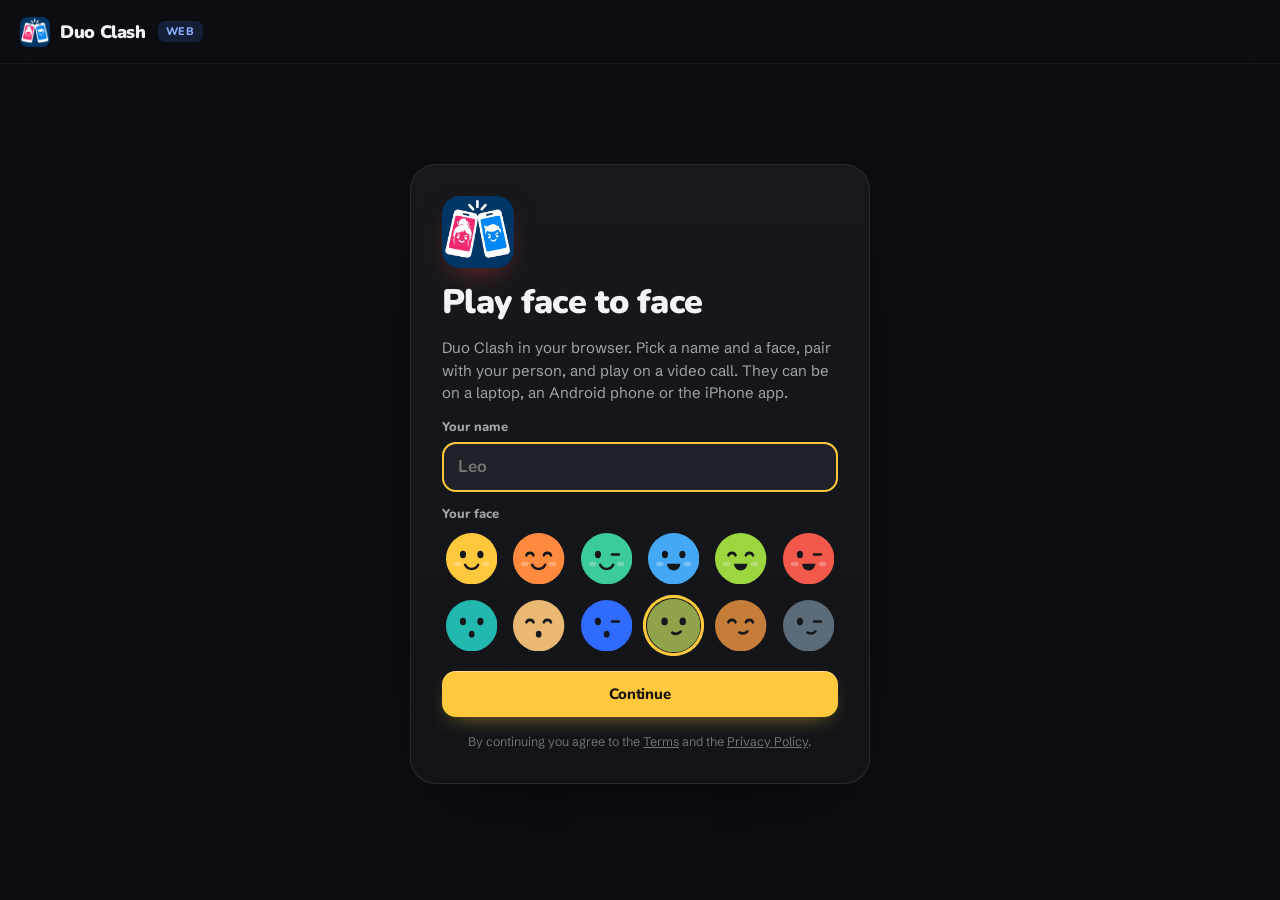
==== play/index.html @ 9b2c97d3 "Play on the web: duoclash.app/play pairs with the iPhone app's accounts, plays Tic-Tac-Toe and Four " ====
<!doctype html>
<html lang="en">
<head>
<meta charset="utf-8">
<meta name="viewport" content="width=device-width, initial-scale=1, viewport-fit=cover">
<title>Duo Clash · Play</title>
<meta name="description" content="Play Duo Clash in your browser: pair with your person and play on a video call, from a laptop, an Android phone or with someone on the iPhone app.">
<meta property="og:title" content="Play Duo Clash in your browser">
<meta property="og:description" content="Games on a video call for the two of you. Laptop, Android or iPhone.">
<meta property="og:image" content="https://duoclash.app/assets/og.jpg">
<meta property="og:url" content="https://duoclash.app/play/">
<meta name="twitter:card" content="summary_large_image">
<meta name="theme-color" content="#0d0e12">
<link rel="icon" href="../assets/favicon.png">
<link rel="apple-touch-icon" href="../assets/apple-touch-icon.png">
<link rel="preconnect" href="https://fonts.googleapis.com">
<link rel="preconnect" href="https://fonts.gstatic.com" crossorigin>
<link href="https://fonts.googleapis.com/css2?family=Nunito:wght@800;900&family=Schibsted+Grotesk:wght@400;500;600;700&display=swap" rel="stylesheet">
<link rel="stylesheet" href="play.css?v=1">
</head>
<body>
<div class="app" data-view="loading">
  <header class="bar">
    <a class="brand" href="../"><img src="../assets/icon-512.png" alt="">Duo Clash</a>
    <span class="tag">Web</span>
    <span class="grow"></span>
    <span class="me-chip" id="who"></span>
    <button class="round" id="more" hidden aria-label="Menu"><svg class="i" viewBox="0 0 24 24"><circle cx="12" cy="12" r="1"/><circle cx="19" cy="12" r="1"/><circle cx="5" cy="12" r="1"/></svg></button>
  </header>

  <aside id="call" hidden>
    <div class="tile them">
      <video data-remote autoplay playsinline></video>
      <span class="who"></span>
      <span class="note"></span>
      <span class="label"></span>
      <span class="mark"></span>
      <span class="badge" hidden></span>
    </div>
    <div class="tile you">
      <video data-local autoplay playsinline muted></video>
      <span class="who"></span>
      <span class="label"></span>
      <span class="mark"></span>
      <span class="badge" hidden></span>
    </div>
    <div class="controls">
      <button class="round" data-mic aria-label="Microphone"></button>
      <button class="round" data-cam aria-label="Camera"></button>
      <button class="round hang" data-hang aria-label="End call" hidden><svg class="i" viewBox="0 0 24 24"><path d="M10.68 13.31a16 16 0 0 0 3.41 2.6l1.27-1.27a2 2 0 0 1 2.11-.45 12.84 12.84 0 0 0 2.81.7 2 2 0 0 1 1.72 2v3a2 2 0 0 1-2.18 2 19.79 19.79 0 0 1-8.63-3.07 19.42 19.42 0 0 1-3.33-2.67m-2.67-3.34a19.79 19.79 0 0 1-3.07-8.63A2 2 0 0 1 4.11 2h3a2 2 0 0 1 2 1.72 12.84 12.84 0 0 0 .7 2.81 2 2 0 0 1-.45 2.11L8.09 9.91"/><path d="M22 2 2 22"/></svg></button>
      <button class="pill-button" data-start hidden>Start video</button>
    </div>
  </aside>

  <main id="view">
    <div class="center"><div class="spinner"></div></div>
  </main>
</div>
<dialog id="menu"></dialog>
<div id="toast" class="toast" role="status" aria-live="polite"></div>
<script src="../js/games.js?v=10"></script>
<script type="module" src="js/app.js?v=1"></script>
</body>
</html>
---- play/play.css ----
/* Duo Clash on the web: the app's own look (its near-black, the red and blue of X and O, the yellow
   of its buttons, SF Rounded). On a laptop the two cameras stand beside the board; on a phone they
   sit above it, side by side, as in the app. */

:root {
  --ink: #0d0e12;
  --ink-2: #16181d;
  --ink-3: #1f2229;
  --line: #272a31;
  --paper: #f3f3f5;
  --dim: #a2a4ac;
  --mute: #6f727b;
  --red: #ff4a3d;
  --disc-red: #ef3b36;
  --blue: #3d7bff;
  --yellow: #ffc83d;
  --green: #34c759;
  --round: ui-rounded, "SF Pro Rounded", "Nunito", system-ui, sans-serif;
  --body: -apple-system, BlinkMacSystemFont, "Schibsted Grotesk", "Helvetica Neue", Arial, sans-serif;
  --ease: cubic-bezier(.2, .7, .1, 1);
  --spring: cubic-bezier(.34, 1.56, .64, 1);
  --bar: 64px;
  color-scheme: dark;
}

* { box-sizing: border-box; }
html, body { height: 100%; }
body { margin: 0; background: var(--ink); color: var(--paper); font: 400 15px/1.5 var(--body); -webkit-font-smoothing: antialiased; overflow-x: hidden; }
img { display: block; max-width: 100%; }
a { color: inherit; }
button, input { font: inherit; color: inherit; }
button { cursor: pointer; }
[hidden] { display: none !important; }
::selection { background: var(--yellow); color: var(--ink); }
h1, h2 { font-family: var(--round); font-weight: 900; letter-spacing: -.02em; margin: 0; line-height: 1.1; }
h1 { font-size: clamp(26px, 3vw, 34px); }
h2 { font-size: 22px; }
p { margin: 0; }
.dim { color: var(--dim); }
svg.i { width: 18px; height: 18px; flex: none; fill: none; stroke: currentColor; stroke-width: 2; stroke-linecap: round; stroke-linejoin: round; }

/* Buttons */
.primary, .ghost, .pill-button {
  display: inline-flex; align-items: center; justify-content: center; gap: 8px;
  height: 46px; padding: 0 20px; border-radius: 14px; border: 0;
  font: 800 15px/1 var(--round); letter-spacing: -.005em; white-space: nowrap;
  transition: transform .25s var(--spring), background .2s, opacity .2s, box-shadow .2s;
}
.primary { background: var(--yellow); color: #17130a; box-shadow: 0 1px 0 rgba(255,255,255,.35) inset, 0 8px 22px -10px rgba(255,200,61,.6); }
.primary:hover { transform: translateY(-1px); }
.primary:active, .ghost:active { transform: scale(.97); }
.primary:disabled { opacity: .5; cursor: default; transform: none; }
.ghost { background: var(--ink-3); color: var(--paper); box-shadow: 0 0 0 1px var(--line) inset; }
.ghost:hover { background: #262a32; }
.wide { width: 100%; }
.round {
  width: 40px; height: 40px; border-radius: 50%; border: 0; display: grid; place-items: center;
  background: var(--ink-3); box-shadow: 0 0 0 1px var(--line) inset; transition: background .2s, transform .2s var(--spring);
}
.round:hover { background: #2a2e37; }
.round:active { transform: scale(.92); }
.pulse { animation: pulse 1.6s var(--ease) infinite; }
@keyframes pulse { 0%, 100% { box-shadow: 0 0 0 0 rgba(255,200,61,.55); } 70% { box-shadow: 0 0 0 12px rgba(255,200,61,0); } }
.row { display: flex; flex-wrap: wrap; gap: 8px; justify-content: center; }
.eyebrow { display: inline-flex; align-items: center; gap: 7px; font: 800 12px/1 var(--round); letter-spacing: .08em; text-transform: uppercase; color: var(--yellow); }
.eyebrow svg.i { width: 15px; height: 15px; }

/* Faces: a picture, or one of the app's drawn faces */
.face { width: var(--size); height: var(--size); border-radius: 50%; overflow: hidden; flex: none; display: block; background: var(--ink-3); }
.face img, .face svg { width: 100%; height: 100%; object-fit: cover; display: block; }

/* The bar */
.app { min-height: 100%; display: grid; grid-template-columns: 1fr; grid-template-rows: var(--bar) 1fr; grid-template-areas: "bar" "view"; }
.bar {
  grid-area: bar; position: sticky; top: 0; z-index: 20; display: flex; align-items: center; gap: 12px;
  padding: 0 max(20px, env(safe-area-inset-left)); border-bottom: 1px solid rgba(255,255,255,.05);
  background: rgba(13,14,18,.72); backdrop-filter: blur(18px) saturate(1.4); -webkit-backdrop-filter: blur(18px) saturate(1.4);
}
.brand { display: flex; align-items: center; gap: 10px; text-decoration: none; font: 900 18px/1 var(--round); letter-spacing: -.02em; }
.brand img { width: 30px; height: 30px; border-radius: 8px; }
.tag { font: 800 11px/1 var(--round); letter-spacing: .06em; text-transform: uppercase; padding: 5px 8px; border-radius: 7px; background: rgba(61,123,255,.16); color: #8db0ff; }
.grow { flex: 1; }
.me-chip { display: flex; align-items: center; gap: 9px; font: 800 14px/1 var(--round); }
#view { grid-area: view; min-width: 0; }

/* Centered cards: welcome and pairing */
.center { min-height: calc(100vh - var(--bar)); display: grid; place-items: center; padding: 32px 16px 48px; }
.card {
  width: min(880px, 100%); background: linear-gradient(180deg, var(--ink-2), #121418); border-radius: 26px;
  box-shadow: 0 0 0 1px var(--line) inset, 0 30px 80px -40px rgba(0,0,0,.8); padding: 32px;
  animation: rise .6s var(--ease) both;
}
.card.narrow { width: min(460px, 100%); display: grid; gap: 16px; }
.card .logo { width: 72px; height: 72px; border-radius: 18px; box-shadow: 0 12px 30px -12px rgba(255,74,61,.5); }
.glyph { width: 56px; height: 56px; border-radius: 16px; display: grid; place-items: center; background: var(--ink-3); }
.glyph svg.i { width: 26px; height: 26px; }
@keyframes rise { from { opacity: 0; transform: translateY(14px) scale(.985); } }
.field { display: grid; gap: 8px; }
.field > span { font: 800 13px/1 var(--round); color: var(--dim); }
.field input {
  height: 50px; padding: 0 16px; border-radius: 14px; border: 0; background: var(--ink-3); box-shadow: 0 0 0 1px var(--line) inset;
  font: 700 17px/1 var(--round); outline: none; transition: box-shadow .2s;
}
.field input:focus { box-shadow: 0 0 0 2px var(--yellow) inset; }
.avatars { display: grid; grid-template-columns: repeat(6, 1fr); gap: 8px; }
.avatar { aspect-ratio: 1; padding: 4px; border-radius: 50%; border: 0; background: transparent; box-shadow: 0 0 0 2px transparent inset; transition: transform .25s var(--spring), box-shadow .2s; }
.avatar svg { width: 100%; height: 100%; display: block; }
.avatar:hover { transform: scale(1.06); }
.avatar.on { box-shadow: 0 0 0 3px var(--yellow) inset; transform: scale(1.04); }
.fine { font-size: 12.5px; color: var(--mute); text-align: center; }

.pairing { display: grid; grid-template-columns: 1.25fr 1fr; gap: 0; padding: 0; overflow: hidden; }
.pairing .half { padding: 32px; display: grid; gap: 14px; align-content: start; }
.pairing .other { background: rgba(255,255,255,.02); border-left: 1px solid var(--line); }
.pairing .row { justify-content: flex-start; }
.code { display: flex; gap: 8px; }
.code span {
  width: 52px; height: 64px; border-radius: 14px; display: grid; place-items: center; background: var(--ink); box-shadow: 0 0 0 1px var(--line) inset;
  font: 900 32px/1 var(--round); animation: rise .5s var(--spring) both;
}
.code span:nth-child(2) { animation-delay: .04s; } .code span:nth-child(3) { animation-delay: .08s; }
.code span:nth-child(4) { animation-delay: .12s; } .code span:nth-child(5) { animation-delay: .16s; } .code span:nth-child(6) { animation-delay: .2s; }
.code-input { height: 64px; border-radius: 14px; border: 0; background: var(--ink); box-shadow: 0 0 0 1px var(--line) inset; text-align: center; font: 900 30px/1 var(--round); letter-spacing: .35em; padding-left: .35em; outline: none; width: 100%; }
.code-input:focus { box-shadow: 0 0 0 2px var(--yellow) inset; }
.waiting { display: flex; align-items: center; gap: 10px; font: 700 13px/1 var(--round); color: var(--dim); margin-top: 4px; }
.waiting i { width: 8px; height: 8px; border-radius: 50%; background: var(--green); animation: blink 1.4s ease-in-out infinite; }
@keyframes blink { 50% { opacity: .25; } }

/* Home */
.home { width: min(1180px, 100% - 32px); margin: 0 auto; padding: 24px 0 64px; display: grid; gap: 18px; }
.duo {
  display: grid; grid-template-columns: auto 1fr auto; gap: 20px; align-items: center; padding: 22px 24px; border-radius: 24px;
  background: radial-gradient(120% 140% at 0% 0%, rgba(255,200,61,.12), transparent 55%), var(--ink-2); box-shadow: 0 0 0 1px var(--line) inset;
  animation: rise .6s var(--ease) both;
}
.faces { display: flex; }
.faces .face { box-shadow: 0 0 0 3px var(--ink-2); }
.faces .face + .face { margin-left: -14px; }
.duo h1 { margin: 6px 0 8px; }
.duo .board { display: flex; flex-wrap: wrap; align-items: baseline; gap: 10px; font: 700 14px/1 var(--round); color: var(--dim); }
.duo .board b { font: 900 22px/1 var(--round); color: var(--paper); margin-right: 3px; }
.duo .board .vs { color: var(--mute); }
.waiting-room {
  display: grid; grid-template-columns: 54px 1fr auto; gap: 14px; align-items: center; padding: 12px 14px 12px 12px; border-radius: 18px;
  background: linear-gradient(90deg, rgba(61,123,255,.14), rgba(61,123,255,.04)); box-shadow: 0 0 0 1px rgba(61,123,255,.3) inset; animation: rise .5s var(--spring) both;
}
.waiting-room + .waiting-room { margin-top: 8px; }
.waiting-room img { width: 54px; height: 54px; object-fit: cover; border-radius: 12px; }
.waiting-room b { font: 800 16px/1.2 var(--round); display: block; }
.waiting-room small { color: var(--dim); }
.shelf-head { display: flex; align-items: baseline; gap: 14px; flex-wrap: wrap; margin-top: 10px; }
.games { display: grid; grid-template-columns: repeat(auto-fill, minmax(150px, 1fr)); gap: 12px; }
.games.later { grid-template-columns: repeat(auto-fill, minmax(118px, 1fr)); gap: 10px; }
.game {
  position: relative; aspect-ratio: 3 / 4; border-radius: 18px; overflow: hidden; border: 0; padding: 0; background: var(--ink-3); text-align: left;
  box-shadow: 0 0 0 1px rgba(255,255,255,.06) inset; transition: transform .35s var(--spring), box-shadow .3s;
  animation: rise .55s var(--ease) both;
}
.game img { width: 100%; height: 100%; object-fit: cover; transition: transform .6s var(--ease); }
.game::after { content: ""; position: absolute; inset: 0; background: linear-gradient(180deg, transparent 45%, rgba(0,0,0,.78)); }
.game .cap { position: absolute; left: 12px; right: 12px; bottom: 11px; z-index: 1; display: grid; gap: 2px; }
.game .cap b { font: 900 17px/1.1 var(--round); letter-spacing: -.01em; }
.game .cap small { display: flex; align-items: center; gap: 5px; font-size: 12px; color: rgba(255,255,255,.72); }
.game .cap small svg.i { width: 13px; height: 13px; }
button.game:hover { transform: translateY(-4px) rotate(-.4deg); box-shadow: 0 0 0 2px var(--yellow) inset, 0 18px 40px -18px rgba(0,0,0,.9); }
button.game:hover img { transform: scale(1.05); }
button.game:active { transform: scale(.97); }
.game.off { filter: saturate(.55) brightness(.8); }
.game.off .cap b { font-size: 14px; }

/* The cameras: a corner of the screen at home, beside the board in a game */
#call {
  position: fixed; right: 20px; bottom: 20px; z-index: 30; width: 260px; display: grid; gap: 8px;
  animation: rise .5s var(--spring) both;
}
#call .tile.you { position: absolute; right: 10px; top: 10px; width: 30%; z-index: 2; aspect-ratio: 3 / 4; border-radius: 12px; }
.tile {
  position: relative; aspect-ratio: 3 / 4; border-radius: 20px; overflow: hidden; background: #111317;
  box-shadow: 0 0 0 1px rgba(255,255,255,.08) inset, 0 20px 50px -24px rgba(0,0,0,.9); transition: box-shadow .3s;
}
.tile video { position: absolute; inset: 0; width: 100%; height: 100%; object-fit: cover; opacity: 0; transition: opacity .4s; }
.tile.you video { transform: scaleX(-1); }
.tile.live video { opacity: 1; }
.tile .who { position: absolute; inset: 0; display: grid; place-items: center; transition: opacity .3s; background: radial-gradient(circle at 50% 40%, #232730, #121418 70%); }
.tile.live .who { opacity: 0; }
.tile .note { position: absolute; left: 10px; right: 10px; bottom: 44px; text-align: center; font: 700 12.5px/1.3 var(--round); color: var(--dim); }
.tile .label { position: absolute; left: 10px; bottom: 10px; padding: 5px 9px; border-radius: 9px; background: rgba(0,0,0,.5); backdrop-filter: blur(8px); -webkit-backdrop-filter: blur(8px); font: 800 12.5px/1 var(--round); }
.tile .badge {
  position: absolute; right: 10px; bottom: 10px; min-width: 30px; height: 30px; padding: 0 8px; border-radius: 15px; display: grid; place-items: center;
  background: var(--ink); box-shadow: 0 0 0 2px rgba(255,255,255,.85) inset; font: 900 15px/1 var(--round);
}
.tile.them .badge { background: var(--blue); }
.tile.you .badge { background: var(--red); }
.tile .mark { position: absolute; right: 10px; top: 10px; width: 28px; height: 28px; border-radius: 50%; background: rgba(0,0,0,.45); display: grid; place-items: center; }
.tile .mark:empty { display: none; }
.tile .mark svg { width: 20px; height: 20px; fill: none; stroke: var(--c); stroke-width: 6; stroke-linecap: round; }
.tile .mark.fill svg { fill: var(--c); stroke: none; }
.tile::after { content: ""; position: absolute; inset: 0; z-index: 3; border-radius: inherit; pointer-events: none; box-shadow: 0 0 0 0 transparent inset; transition: box-shadow .35s var(--ease); }
.tile.turn::after { box-shadow: 0 0 0 3px var(--blue) inset; }
.tile.you.turn::after { box-shadow: 0 0 0 3px var(--red) inset; }
#call .tile.you .label, #call .tile.you .note, #call .tile.you .badge, #call .tile.you .mark { display: none; }
#call .tile.you .who .face { --size: 36px !important; }
.controls { display: flex; gap: 8px; justify-content: center; }
.controls .round { width: 42px; height: 42px; background: rgba(31,34,41,.9); backdrop-filter: blur(10px); -webkit-backdrop-filter: blur(10px); }
.controls .round.off { background: var(--paper); color: var(--ink); }
.controls .hang { background: var(--red); box-shadow: none; }
.controls .hang:hover { background: #ff6357; }
.pill-button { height: 42px; background: var(--ink-3); box-shadow: 0 0 0 1px var(--line) inset; }

/* In a game: the cameras get their own column */
.app[data-view="room"] { grid-template-columns: minmax(260px, 30vw) 1fr; grid-template-areas: "bar bar" "call view"; }
.app[data-view="room"] #call {
  grid-area: call; position: sticky; top: calc(var(--bar) + 16px); align-self: start; right: auto; bottom: auto; width: auto;
  padding: 16px 0 16px 20px; display: grid; grid-template-rows: auto auto auto; gap: 12px; animation: none;
}
.app[data-view="room"] #call .tile.you { position: relative; right: auto; top: auto; width: 100%; aspect-ratio: 4 / 3; border-radius: 20px; }
.app[data-view="room"] #call .tile.them { aspect-ratio: 4 / 3; }
.app[data-view="room"] #call .tile.you .label, .app[data-view="room"] #call .tile.you .badge, .app[data-view="room"] #call .tile.you .mark { display: grid; }
.app[data-view="room"] #call .tile.you .label { display: block; }
.app[data-view="room"] #call .tile.you .badge[hidden], .app[data-view="room"] #call .tile.them .badge[hidden] { display: none; }
.app[data-view="room"] #call .tile.you .mark:empty { display: none; }
.app[data-view="room"] #call .tile.you .who .face { --size: 72px !important; }

.room { padding: 16px 20px 40px; display: grid; gap: 10px; align-content: start; justify-items: center; min-height: calc(100vh - var(--bar)); }
.room-top { width: 100%; max-width: 620px; display: grid; grid-template-columns: 40px 1fr auto; align-items: center; gap: 12px; }
.room-top h1 { font-size: 22px; text-align: center; }
.pill { display: inline-flex; align-items: center; gap: 6px; height: 32px; padding: 0 12px; border-radius: 16px; background: var(--ink-3); box-shadow: 0 0 0 1px var(--line) inset; font: 800 12.5px/1 var(--round); color: var(--dim); }
.pill svg.i { width: 14px; height: 14px; }
.status { min-height: 22px; font: 800 16px/1.3 var(--round); color: var(--dim); text-align: center; }
.board-wrap { position: relative; width: 100%; max-width: min(620px, calc(100vh - var(--bar) - 130px)); min-width: min(100%, 340px); display: grid; }
.board-wrap > * { grid-area: 1 / 1; }
.overlay { position: relative; z-index: 5; display: grid; place-items: center; pointer-events: none; }
.overlay > * { pointer-events: auto; }
.overlay:empty { display: none; }
.sheet {
  width: min(440px, 100%); display: grid; gap: 14px; justify-items: center; text-align: center; padding: 26px; border-radius: 24px;
  background: rgba(22,24,29,.94); backdrop-filter: blur(20px); -webkit-backdrop-filter: blur(20px); box-shadow: 0 0 0 1px var(--line) inset, 0 40px 80px -30px rgba(0,0,0,.9);
  animation: rise .45s var(--spring) both;
}
.sheet.small { width: auto; padding: 16px 20px; grid-auto-flow: column; gap: 12px; }
.sheet .art { width: 96px; height: 128px; object-fit: cover; border-radius: 16px; box-shadow: 0 16px 30px -14px rgba(0,0,0,.9); }
.sheet .how { font-size: 14px; }
.seats { display: grid; grid-template-columns: 1fr 1fr; gap: 10px; width: 100%; }
.seat { display: grid; justify-items: center; gap: 6px; padding: 14px 10px; border-radius: 16px; background: var(--ink-3); box-shadow: 0 0 0 1px var(--line) inset; transition: box-shadow .3s; }
.seat b { font: 800 14px/1.1 var(--round); }
.seat small { display: flex; align-items: center; gap: 4px; font: 700 12px/1 var(--round); color: var(--mute); }
.seat small svg.i { width: 13px; height: 13px; }
.seat.ready { box-shadow: 0 0 0 2px var(--green) inset; }
.seat.ready small { color: var(--green); }
.seat.empty .face { animation: blink 1.4s ease-in-out infinite; }
.count { font: 900 min(34vw, 180px)/1 var(--round); color: var(--yellow); text-shadow: 0 20px 60px rgba(255,200,61,.35); }
.count.beat { animation: beat .6s var(--spring); }
@keyframes beat { from { transform: scale(1.6); opacity: 0; } }
.result h2 { font-size: 34px; }
.score { display: flex; align-items: center; gap: 14px; }
.score span { display: flex; align-items: center; gap: 10px; }
.score b { font: 900 40px/1 var(--round); }
.score i { color: var(--mute); font-style: normal; font: 900 28px/1 var(--round); }
.spinner { width: 34px; height: 34px; border-radius: 50%; border: 3px solid var(--line); border-top-color: var(--yellow); animation: spin .8s linear infinite; }
@keyframes spin { to { transform: rotate(360deg); } }

/* Tic-Tac-Toe: thin lines inside, none around, as in the app */
.xox { display: grid; grid-template-columns: repeat(var(--n), 1fr); aspect-ratio: 1; width: 100%; padding: 18px; border-radius: 24px; background: var(--ink-2); box-shadow: 0 0 0 1px var(--line) inset; }
.xox .cell { aspect-ratio: 1; border: 0; background: transparent; padding: 14%; display: grid; place-items: center; position: relative; transition: background .2s; }
.xox .cell:not(:nth-child(6n)) { border-right: 2px solid #34373f; }
.xox .cell:nth-child(-n + 30) { border-bottom: 2px solid #34373f; }
.xox .cell:disabled { cursor: default; }
.xox.mine .cell:not(:disabled):hover { background: rgba(255,255,255,.04); }
.xox .cell svg { width: 100%; height: 100%; fill: none; stroke-width: 6; stroke-linecap: round; }
.xox .cell.x svg { stroke: var(--red); }
.xox .cell.o svg { stroke: var(--blue); }
.xox .cell.fresh svg { animation: pop .45s var(--spring); }
.xox .cell.fresh.x path { stroke-dasharray: 64; animation: draw .35s var(--ease) both; }
.xox .cell.fresh.o circle { stroke-dasharray: 76; animation: draw .4s var(--ease) both; }
.xox .cell.won { background: rgba(255,200,61,.14); }
.xox .cell.won svg { animation: win .9s var(--ease) infinite alternate; }
@keyframes pop { from { transform: scale(.4); opacity: 0; } }
@keyframes draw { from { stroke-dashoffset: 76; } to { stroke-dashoffset: 0; } }
@keyframes win { to { transform: scale(1.12); } }

/* Four in a Row: the app's blue board, discs falling into place */
.four {
  display: grid; grid-template-columns: repeat(var(--columns), 1fr); gap: 0; width: 100%; padding: 12px; border-radius: 24px;
  background: linear-gradient(180deg, #2f6bf0, #1c46c4); box-shadow: 0 1px 0 rgba(255,255,255,.25) inset, 0 22px 40px -18px rgba(28,70,196,.6);
}
.four .column { border: 0; background: transparent; padding: 0; display: grid; gap: 0; border-radius: 14px; position: relative; transition: background .2s; }
.four .column:disabled { cursor: default; }
.four.mine .column:not(:disabled):hover { background: rgba(255,255,255,.1); }
.four .hole { aspect-ratio: 1; padding: 9%; display: grid; overflow: hidden; }
.four .hole::before { content: ""; grid-area: 1 / 1; border-radius: 50%; background: rgba(14,27,71,.6); box-shadow: 0 2px 4px rgba(0,0,0,.35) inset; }
.four .disc { grid-area: 1 / 1; border-radius: 50%; position: relative; z-index: 1; box-shadow: 0 -3px 0 rgba(0,0,0,.18) inset, 0 3px 0 rgba(255,255,255,.25) inset; }
.four .disc.red { background: var(--disc-red); }
.four .disc.yellow { background: var(--yellow); }
.four .disc.last { animation: fall calc(.18s + var(--row) * .05s) cubic-bezier(.5, 0, .75, 0) both, settle .3s calc(.18s + var(--row) * .05s) var(--spring); }
.four .disc.won { animation: win .8s var(--ease) infinite alternate; box-shadow: 0 0 0 3px #fff, 0 0 18px rgba(255,255,255,.6); }
@keyframes fall { from { transform: translateY(calc(var(--row) * -112%)); } }
@keyframes settle { 40% { transform: translateY(-6%); } }
.four .ghost { position: absolute; top: -40px; left: 18%; right: 18%; aspect-ratio: 1; border-radius: 50%; opacity: 0; transform: translateY(6px); transition: opacity .2s, transform .25s var(--spring); pointer-events: none; }
.four .ghost.red { background: var(--disc-red); }
.four .ghost.yellow { background: var(--yellow); }
.four.mine .column:not(:disabled):hover .ghost { opacity: .9; transform: none; }
.board-wrap .four { margin-top: 44px; }

/* The menu */
dialog#menu { border: 0; padding: 0; background: transparent; color: inherit; max-width: calc(100% - 32px); }
dialog#menu::backdrop { background: rgba(0,0,0,.55); backdrop-filter: blur(6px); }
.menu { width: 340px; max-width: 100%; display: grid; gap: 6px; padding: 18px; border-radius: 22px; background: var(--ink-2); box-shadow: 0 0 0 1px var(--line) inset; animation: rise .35s var(--spring) both; }
.menu .me { display: flex; align-items: center; gap: 12px; padding: 4px 4px 12px; }
.menu .me b { font: 900 18px/1.1 var(--round); display: block; }
.menu .me small { color: var(--dim); }
.menu .item { display: flex; align-items: center; gap: 10px; height: 46px; padding: 0 14px; border-radius: 12px; border: 0; background: transparent; text-decoration: none; font: 700 15px/1 var(--round); text-align: left; }
.menu .item:hover { background: var(--ink-3); }
.menu .item.bad { color: #ff6b55; }
.menu .ghost { margin-top: 8px; }

/* Toast */
.toast {
  position: fixed; left: 50%; bottom: 24px; z-index: 50; transform: translate(-50%, 30px); opacity: 0; pointer-events: none; max-width: calc(100% - 32px);
  padding: 13px 18px; border-radius: 14px; background: var(--paper); color: var(--ink); font: 800 14.5px/1.3 var(--round); box-shadow: 0 20px 50px -20px rgba(0,0,0,.9);
  transition: transform .4s var(--spring), opacity .25s;
}
.toast.show { transform: translate(-50%, 0); opacity: 1; }
.toast.bad { background: #ff6b55; color: #1a0703; }

/* Phones */
@media (max-width: 820px) {
  :root { --bar: 56px; }
  .tag { display: none; }
  .me-chip > span:not(.face) { display: none; }
  .pairing { grid-template-columns: 1fr; }
  .pairing .other { border-left: 0; border-top: 1px solid var(--line); }
  .pairing .half { padding: 22px; }
  .code span { width: 44px; height: 56px; font-size: 28px; }
  .card { padding: 22px; }
  .duo { grid-template-columns: auto 1fr; padding: 18px; }
  .duo .call-cta { grid-column: 1 / -1; }
  .duo .call-cta .primary, .duo .call-cta .ghost { width: 100%; }
  .games { grid-template-columns: repeat(2, 1fr); }
  .games.later { grid-template-columns: repeat(3, 1fr); }
  #call { width: 150px; right: 12px; bottom: 12px; }
  .app[data-view="room"] { grid-template-columns: 1fr; grid-template-rows: var(--bar) auto 1fr; grid-template-areas: "bar" "call" "view"; }
  .app[data-view="room"] #call { position: relative; top: 0; padding: 12px 12px 0; grid-template-columns: 1fr 1fr; grid-template-rows: auto auto; }
  .app[data-view="room"] #call .tile.them, .app[data-view="room"] #call .tile.you { aspect-ratio: 3 / 4; max-height: 30vh; width: 100%; }
  .app[data-view="room"] #call .controls { grid-column: 1 / -1; }
  .app[data-view="room"] #call .tile .who .face { --size: 52px !important; }
  .room { padding: 8px 12px 32px; min-height: 0; }
  .xox { padding: 10px; }
  .board-wrap .four { margin-top: 8px; }
  .four .ghost { display: none; }
}

@media (prefers-reduced-motion: reduce) {
  *, *::before, *::after { animation-duration: .01ms !important; animation-iteration-count: 1 !important; transition-duration: .01ms !important; }
}
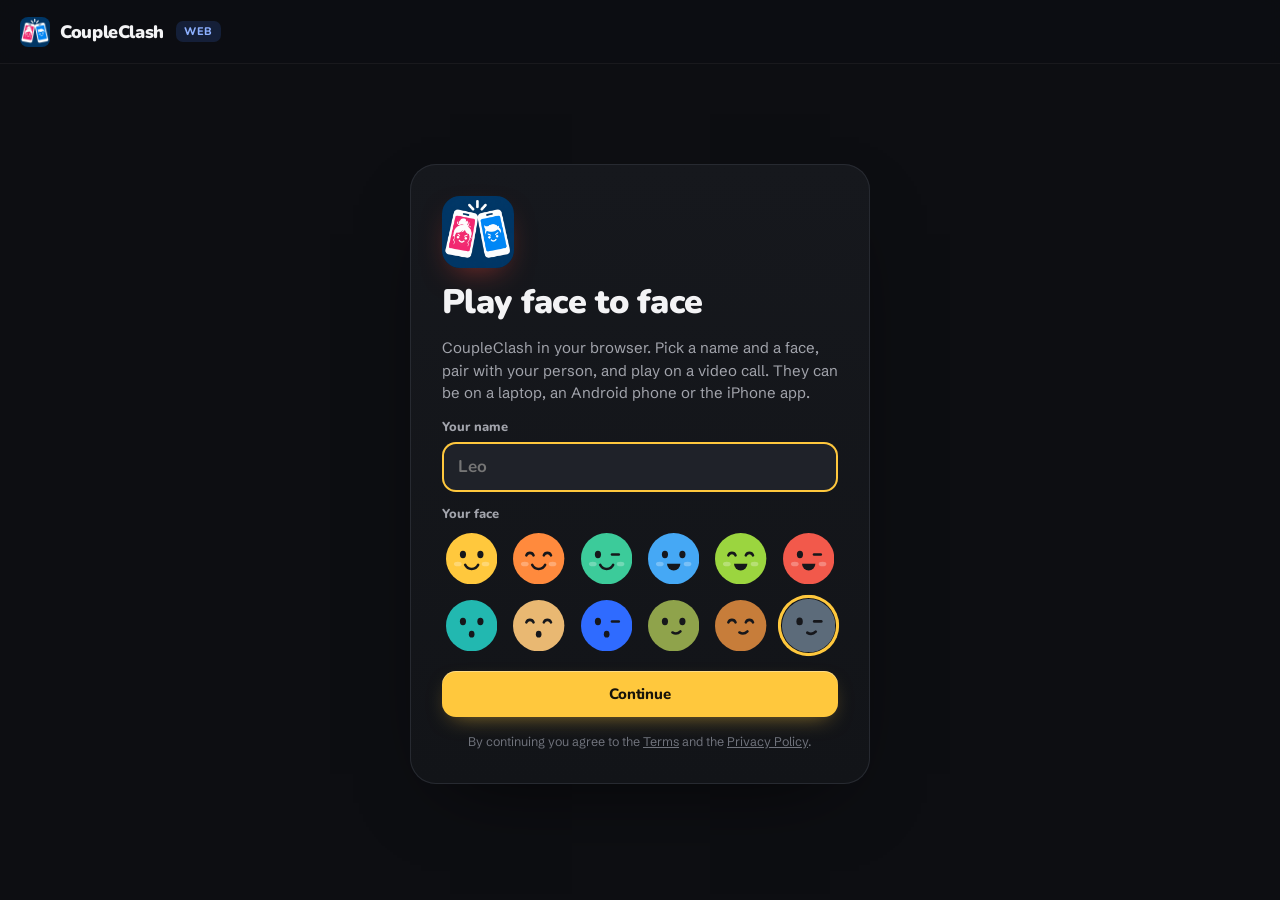
==== commit b4be114e: "Duo Clash is now CoupleClash: App Review (5.2.5) found Duo too close to Apple's iPhone Duo. Same add" ====
--- a/play/index.html
+++ b/play/index.html
@@ -3,9 +3,9 @@
 <head>
 <meta charset="utf-8">
 <meta name="viewport" content="width=device-width, initial-scale=1, viewport-fit=cover">
-<title>Duo Clash · Play</title>
-<meta name="description" content="Play Duo Clash in your browser: pair with your person and play on a video call, from a laptop, an Android phone or with someone on the iPhone app.">
-<meta property="og:title" content="Play Duo Clash in your browser">
+<title>CoupleClash · Play</title>
+<meta name="description" content="Play CoupleClash in your browser: pair with your person and play on a video call, from a laptop, an Android phone or with someone on the iPhone app.">
+<meta property="og:title" content="Play CoupleClash in your browser">
 <meta property="og:description" content="Games on a video call for the two of you. Laptop, Android or iPhone.">
 <meta property="og:image" content="https://duoclash.app/assets/og.jpg">
 <meta property="og:url" content="https://duoclash.app/play/">
@@ -16,12 +16,12 @@
 <link rel="preconnect" href="https://fonts.googleapis.com">
 <link rel="preconnect" href="https://fonts.gstatic.com" crossorigin>
 <link href="https://fonts.googleapis.com/css2?family=Nunito:wght@800;900&family=Schibsted+Grotesk:wght@400;500;600;700&display=swap" rel="stylesheet">
-<link rel="stylesheet" href="play.css?v=1">
+<link rel="stylesheet" href="play.css?v=2">
 </head>
 <body>
 <div class="app" data-view="loading">
   <header class="bar">
-    <a class="brand" href="../"><img src="../assets/icon-512.png" alt="">Duo Clash</a>
+    <a class="brand" href="../"><img src="../assets/icon-512.png" alt="">CoupleClash</a>
     <span class="tag">Web</span>
     <span class="grow"></span>
     <span class="me-chip" id="who"></span>
@@ -58,7 +58,7 @@
 </div>
 <dialog id="menu"></dialog>
 <div id="toast" class="toast" role="status" aria-live="polite"></div>
-<script src="../js/games.js?v=10"></script>
-<script type="module" src="js/app.js?v=1"></script>
+<script src="../js/games.js?v=11"></script>
+<script type="module" src="js/app.js?v=2"></script>
 </body>
 </html>
--- a/play/play.css
+++ b/play/play.css
@@ -1,4 +1,4 @@
-/* Duo Clash on the web: the app's own look (its near-black, the red and blue of X and O, the yellow
+/* CoupleClash on the web: the app's own look (its near-black, the red and blue of X and O, the yellow
    of its buttons, SF Rounded). On a laptop the two cameras stand beside the board; on a phone they
    sit above it, side by side, as in the app. */
 
